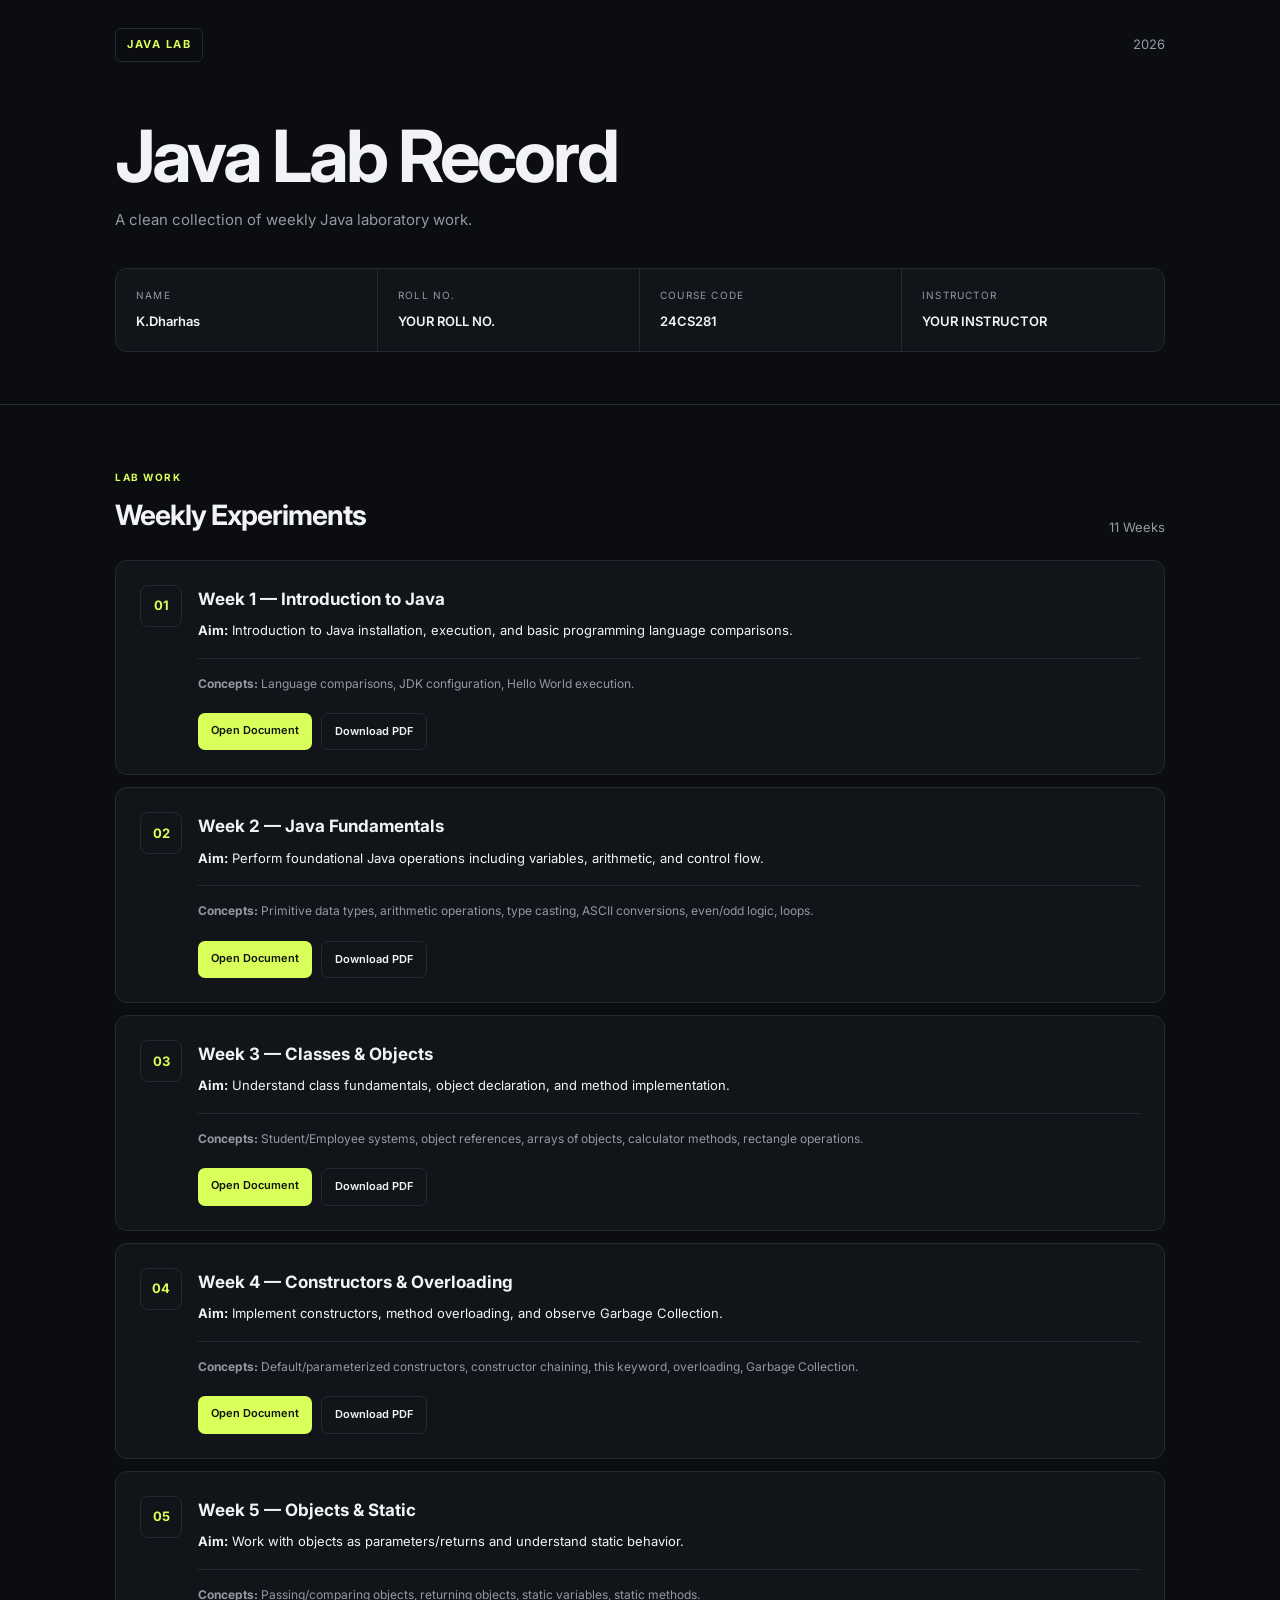
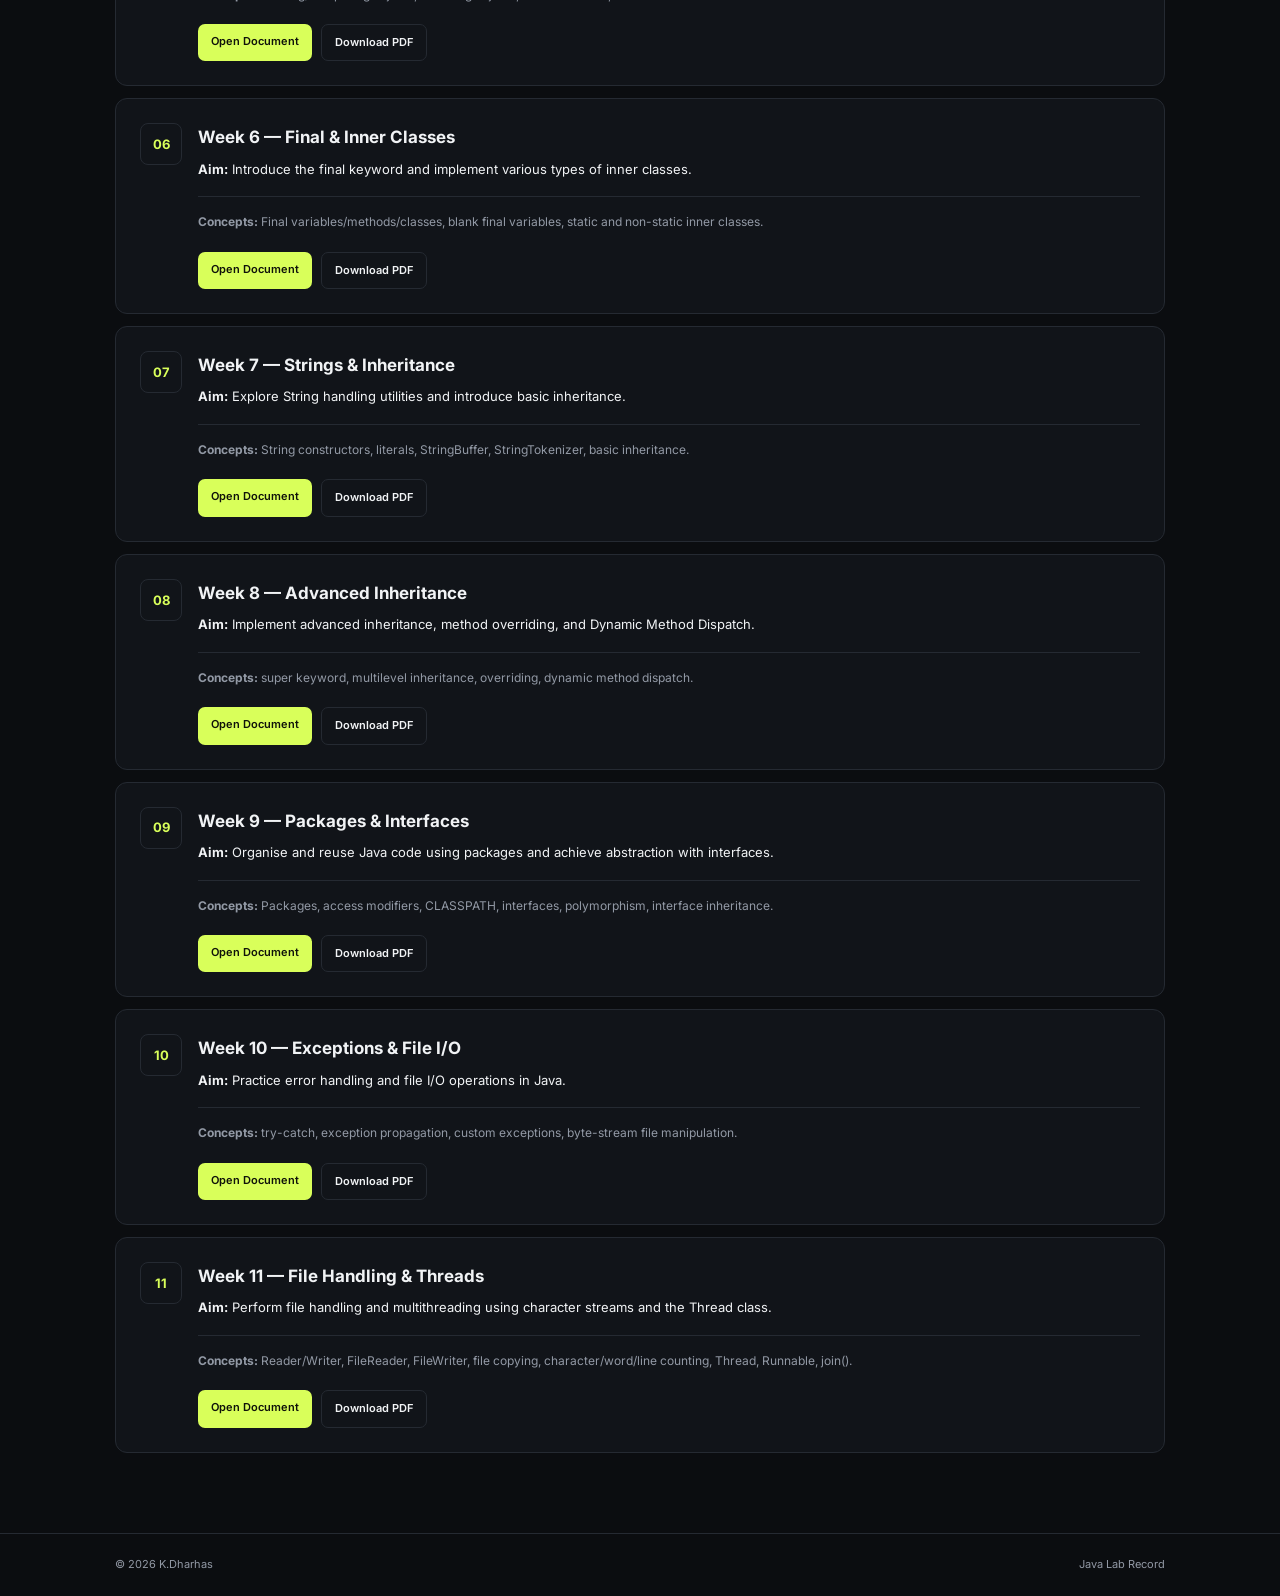
==== index.html @ 61b562ad "Add files via upload" ====
<!DOCTYPE html>
<html lang="en">
<head>
  <meta charset="UTF-8">
  <meta name="viewport" content="width=device-width, initial-scale=1.0">
  <meta name="description" content="Java Lab Record - K.Dharhas">
  <title>Java Lab Record | K.Dharhas</title>
  <link rel="stylesheet" href="style.css">
</head>
<body>
  <header class="hero">
    <div class="container">
      <div class="topbar">
        <span class="badge">JAVA LAB</span>
        <span class="year">2026</span>
      </div>
      <h1>Java Lab Record</h1>
      <p class="subtitle">A clean collection of weekly Java laboratory work.</p>

      <div class="student-card">
        <div>
          <span class="label">NAME</span>
          <strong>K.Dharhas</strong>
        </div>
        <div>
          <span class="label">ROLL NO.</span>
          <strong>YOUR ROLL NO.</strong>
        </div>
        <div>
          <span class="label">COURSE CODE</span>
          <strong>24CS281</strong>
        </div>
        <div>
          <span class="label">INSTRUCTOR</span>
          <strong>YOUR INSTRUCTOR</strong>
        </div>
      </div>
    </div>
  </header>

  <main class="container">
    <div class="section-heading">
      <div>
        <span class="eyebrow">LAB WORK</span>
        <h2>Weekly Experiments</h2>
      </div>
      <span class="count">11 Weeks</span>
    </div>

    <section id="weeks" class="weeks"></section>
  </main>

  <footer>
    <div class="container footer-inner">
      <span>© 2026 K.Dharhas</span>
      <span>Java Lab Record</span>
    </div>
  </footer>

  <script src="script.js"></script>
</body>
</html>
---- style.css ----
@import url('https://fonts.googleapis.com/css2?family=Inter:wght@400;500;600;700&display=swap');

:root {
  --bg: #0b0d10;
  --surface: #111419;
  --surface-2: #151920;
  --border: #252a32;
  --text: #f1f3f5;
  --muted: #9299a5;
  --accent: #d9ff5a;
  --accent-dark: #aeca35;
  --max: 1050px;
}

* { box-sizing: border-box; }

html { scroll-behavior: smooth; }

body {
  margin: 0;
  background: var(--bg);
  color: var(--text);
  font-family: Inter, system-ui, sans-serif;
  line-height: 1.6;
}

.container {
  width: min(92%, var(--max));
  margin: auto;
}

.hero {
  border-bottom: 1px solid var(--border);
  padding: 28px 0 52px;
}

.topbar {
  display: flex;
  justify-content: space-between;
  align-items: center;
  margin-bottom: 58px;
}

.badge {
  border: 1px solid var(--border);
  color: var(--accent);
  padding: 7px 11px;
  border-radius: 6px;
  font-size: 11px;
  font-weight: 700;
  letter-spacing: 1.5px;
}

.year {
  color: var(--muted);
  font-size: 13px;
}

h1 {
  margin: 0;
  font-size: clamp(42px, 7vw, 72px);
  line-height: 1;
  letter-spacing: -3px;
}

.subtitle {
  color: var(--muted);
  margin: 16px 0 36px;
  font-size: 15px;
}

.student-card {
  display: grid;
  grid-template-columns: repeat(4, 1fr);
  border: 1px solid var(--border);
  background: var(--surface);
  border-radius: 12px;
  overflow: hidden;
}

.student-card > div {
  padding: 18px 20px;
  border-right: 1px solid var(--border);
}

.student-card > div:last-child { border-right: 0; }

.label {
  display: block;
  color: var(--muted);
  font-size: 10px;
  letter-spacing: 1.2px;
  margin-bottom: 5px;
}

.student-card strong {
  font-size: 13px;
  font-weight: 600;
}

main { padding: 58px 0 80px; }

.section-heading {
  display: flex;
  align-items: end;
  justify-content: space-between;
  margin-bottom: 22px;
}

.eyebrow {
  color: var(--accent);
  font-size: 10px;
  letter-spacing: 1.5px;
  font-weight: 700;
}

h2 {
  margin: 4px 0 0;
  font-size: 28px;
  letter-spacing: -1px;
}

.count {
  color: var(--muted);
  font-size: 13px;
}

.weeks {
  display: grid;
  gap: 12px;
}

.week {
  border: 1px solid var(--border);
  background: var(--surface);
  border-radius: 12px;
  padding: 24px;
  transition: border-color .2s, transform .2s, background .2s;
}

.week:hover {
  border-color: #3b424d;
  background: var(--surface-2);
  transform: translateY(-2px);
}

.week-head {
  display: flex;
  gap: 16px;
  align-items: flex-start;
}

.week-number {
  min-width: 42px;
  height: 42px;
  display: grid;
  place-items: center;
  border: 1px solid var(--border);
  border-radius: 8px;
  color: var(--accent);
  font-size: 13px;
  font-weight: 700;
}

.week h3 {
  margin: 1px 0 7px;
  font-size: 17px;
}

.aim {
  color: var(--text);
  font-size: 13px;
  margin: 0;
}

.concepts {
  margin: 17px 0 0 58px;
  padding-top: 15px;
  border-top: 1px solid var(--border);
  color: var(--muted);
  font-size: 12px;
}

.actions {
  margin: 20px 0 0 58px;
  display: flex;
  gap: 9px;
}

.btn {
  text-decoration: none;
  border-radius: 7px;
  padding: 9px 13px;
  font-size: 11px;
  font-weight: 600;
  transition: .2s;
}

.btn-primary {
  background: var(--accent);
  color: #10130a;
}

.btn-primary:hover { background: #e5ff86; }

.btn-secondary {
  border: 1px solid var(--border);
  color: var(--text);
}

.btn-secondary:hover { border-color: #515966; }

footer {
  border-top: 1px solid var(--border);
  color: var(--muted);
  font-size: 11px;
}

.footer-inner {
  padding: 22px 0;
  display: flex;
  justify-content: space-between;
}

@media (max-width: 700px) {
  .hero { padding-bottom: 35px; }
  .topbar { margin-bottom: 40px; }
  h1 { letter-spacing: -2px; }
  .student-card { grid-template-columns: 1fr 1fr; }
  .student-card > div:nth-child(2) { border-right: 0; }
  .student-card > div:nth-child(-n+2) { border-bottom: 1px solid var(--border); }
  .section-heading { align-items: start; }
  .week { padding: 18px; }
  .concepts, .actions { margin-left: 0; }
  .week-head { gap: 12px; }
}

@media (max-width: 430px) {
  .student-card { grid-template-columns: 1fr; }
  .student-card > div { border-right: 0 !important; border-bottom: 1px solid var(--border); }
  .student-card > div:last-child { border-bottom: 0; }
  .actions { flex-direction: column; }
  .btn { text-align: center; }
}
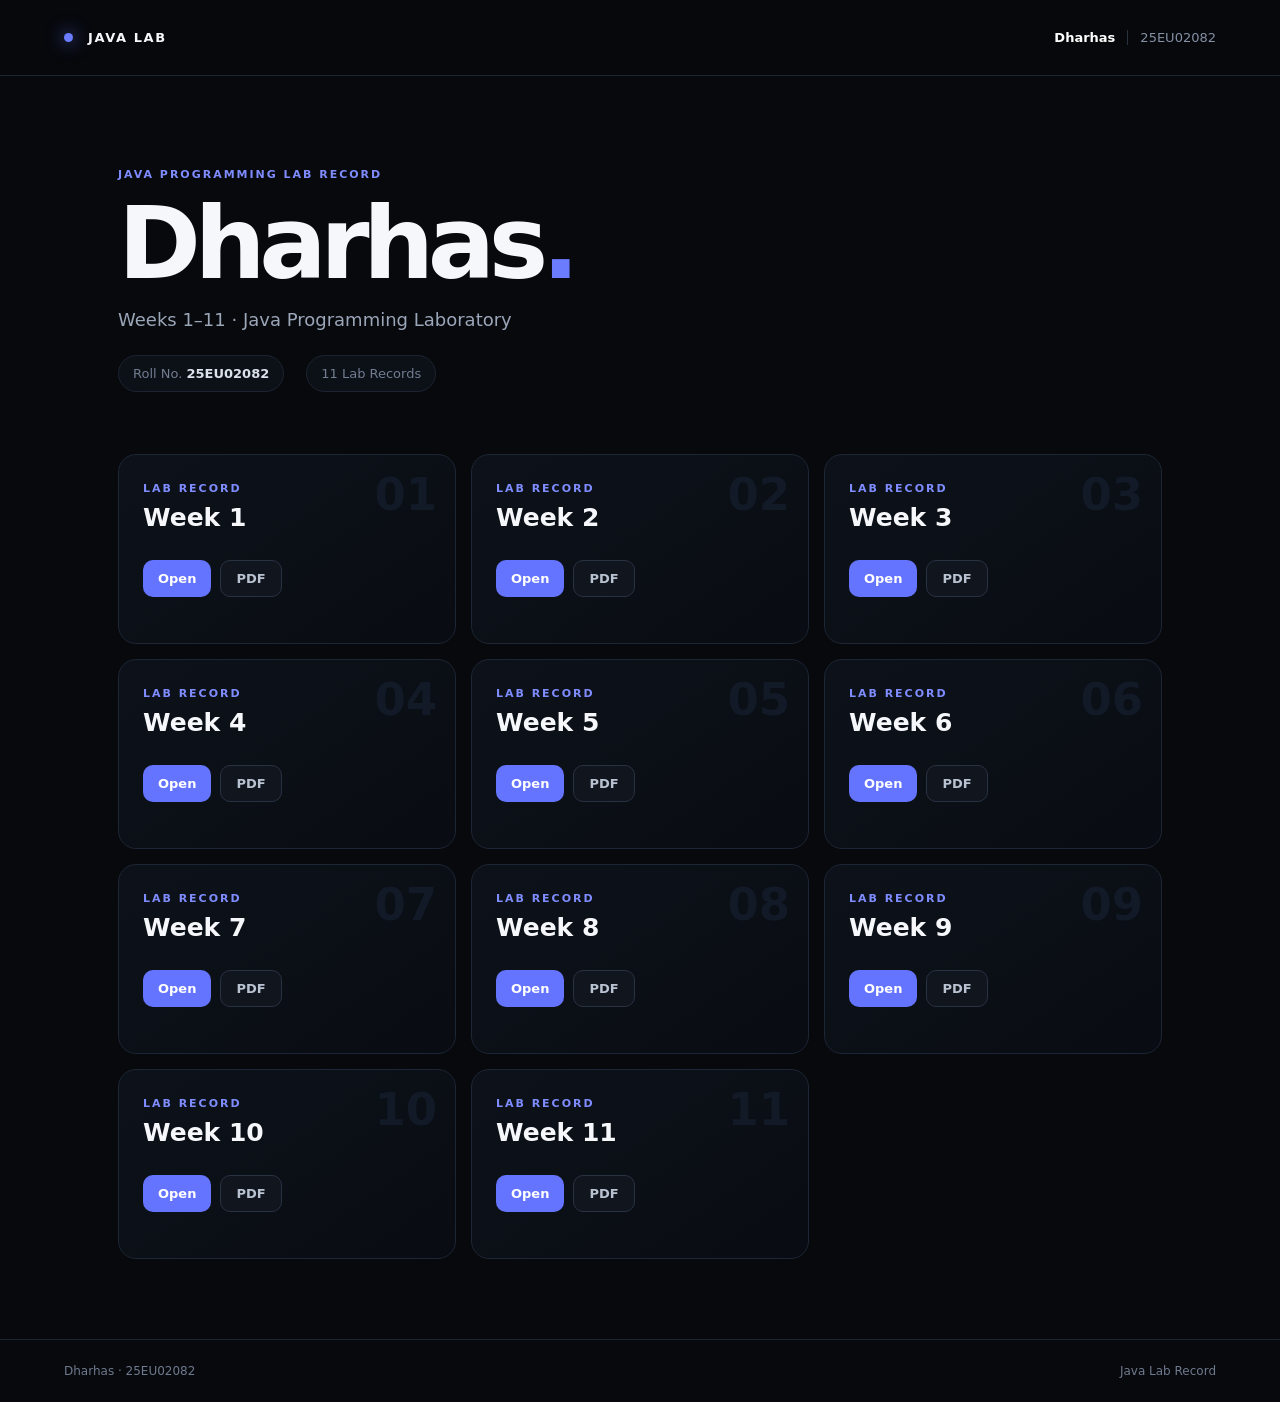
==== commit 1db83404: "Add files via upload" ====
--- a/index.html
+++ b/index.html
@@ -1,62 +1,59 @@
-<!DOCTYPE html>
+<!doctype html>
 <html lang="en">
 <head>
-  <meta charset="UTF-8">
-  <meta name="viewport" content="width=device-width, initial-scale=1.0">
-  <meta name="description" content="Java Lab Record - K.Dharhas">
-  <title>Java Lab Record | K.Dharhas</title>
-  <link rel="stylesheet" href="style.css">
+<meta charset="utf-8">
+<meta name="viewport" content="width=device-width,initial-scale=1">
+<title>Dharhas | Java Programming Lab</title>
+<meta name="description" content="Java Programming Lab Record — Dharhas, Roll No. 25EU02082">
+<link rel="stylesheet" href="style.css">
 </head>
 <body>
-  <header class="hero">
-    <div class="container">
-      <div class="topbar">
-        <span class="badge">JAVA LAB</span>
-        <span class="year">2026</span>
+<header class="topbar">
+  <a class="brand" href="index.html"><span class="brand-dot"></span> JAVA LAB</a>
+  <div class="student">
+    <strong>Dharhas</strong>
+    <span>25EU02082</span>
+  </div>
+</header>
+
+<main>
+  <section class="hero">
+    <div class="eyebrow">JAVA PROGRAMMING LAB RECORD</div>
+    <h1>Dharhas<span>.</span></h1>
+    <p>Weeks 1–11 · Java Programming Laboratory</p>
+    <div class="hero-meta">
+      <span>Roll No. <b>25EU02082</b></span>
+      <span>11 Lab Records</span>
+    </div>
+  </section>
+
+  <section class="grid" id="weeks"></section>
+</main>
+
+<footer>
+  <span>Dharhas · 25EU02082</span>
+  <span>Java Lab Record</span>
+</footer>
+
+<script>
+const weeks = [{"title": "Week 1", "file": "labs/week-1.pdf"}, {"title": "Week 2", "file": "labs/week-2.pdf"}, {"title": "Week 3", "file": "labs/week-3.pdf"}, {"title": "Week 4", "file": "labs/week-4.pdf"}, {"title": "Week 5", "file": "labs/week-5.pdf"}, {"title": "Week 6", "file": "labs/week-6.pdf"}, {"title": "Week 7", "file": "labs/week-7.pdf"}, {"title": "Week 8", "file": "labs/week-8.pdf"}, {"title": "Week 9", "file": "labs/week-9.pdf"}, {"title": "Week 10", "file": "labs/week-10.pdf"}, {"title": "Week 11", "file": "labs/week-11.pdf"}];
+const grid = document.getElementById("weeks");
+
+weeks.forEach((week, i) => {
+  const card = document.createElement("article");
+  card.className = "card";
+  card.innerHTML = `
+    <div class="num">${String(i+1).padStart(2,"0")}</div>
+    <div class="card-body">
+      <div class="label">LAB RECORD</div>
+      <h2>${week.title}</h2>
+      <div class="actions">
+        <a class="open" href="viewer.html?file=${encodeURIComponent(week.file)}&week=${encodeURIComponent(week.title)}">Open</a>
+        <a class="download" href="${week.file}" download>PDF</a>
       </div>
-      <h1>Java Lab Record</h1>
-      <p class="subtitle">A clean collection of weekly Java laboratory work.</p>
-
-      <div class="student-card">
-        <div>
-          <span class="label">NAME</span>
-          <strong>K.Dharhas</strong>
-        </div>
-        <div>
-          <span class="label">ROLL NO.</span>
-          <strong>YOUR ROLL NO.</strong>
-        </div>
-        <div>
-          <span class="label">COURSE CODE</span>
-          <strong>24CS281</strong>
-        </div>
-        <div>
-          <span class="label">INSTRUCTOR</span>
-          <strong>YOUR INSTRUCTOR</strong>
-        </div>
-      </div>
-    </div>
-  </header>
-
-  <main class="container">
-    <div class="section-heading">
-      <div>
-        <span class="eyebrow">LAB WORK</span>
-        <h2>Weekly Experiments</h2>
-      </div>
-      <span class="count">11 Weeks</span>
-    </div>
-
-    <section id="weeks" class="weeks"></section>
-  </main>
-
-  <footer>
-    <div class="container footer-inner">
-      <span>© 2026 K.Dharhas</span>
-      <span>Java Lab Record</span>
-    </div>
-  </footer>
-
-  <script src="script.js"></script>
+    </div>`;
+  grid.appendChild(card);
+});
+</script>
 </body>
 </html>
--- a/style.css
+++ b/style.css
@@ -1,244 +1 @@
-@import url('https://fonts.googleapis.com/css2?family=Inter:wght@400;500;600;700&display=swap');
-
-:root {
-  --bg: #0b0d10;
-  --surface: #111419;
-  --surface-2: #151920;
-  --border: #252a32;
-  --text: #f1f3f5;
-  --muted: #9299a5;
-  --accent: #d9ff5a;
-  --accent-dark: #aeca35;
-  --max: 1050px;
-}
-
-* { box-sizing: border-box; }
-
-html { scroll-behavior: smooth; }
-
-body {
-  margin: 0;
-  background: var(--bg);
-  color: var(--text);
-  font-family: Inter, system-ui, sans-serif;
-  line-height: 1.6;
-}
-
-.container {
-  width: min(92%, var(--max));
-  margin: auto;
-}
-
-.hero {
-  border-bottom: 1px solid var(--border);
-  padding: 28px 0 52px;
-}
-
-.topbar {
-  display: flex;
-  justify-content: space-between;
-  align-items: center;
-  margin-bottom: 58px;
-}
-
-.badge {
-  border: 1px solid var(--border);
-  color: var(--accent);
-  padding: 7px 11px;
-  border-radius: 6px;
-  font-size: 11px;
-  font-weight: 700;
-  letter-spacing: 1.5px;
-}
-
-.year {
-  color: var(--muted);
-  font-size: 13px;
-}
-
-h1 {
-  margin: 0;
-  font-size: clamp(42px, 7vw, 72px);
-  line-height: 1;
-  letter-spacing: -3px;
-}
-
-.subtitle {
-  color: var(--muted);
-  margin: 16px 0 36px;
-  font-size: 15px;
-}
-
-.student-card {
-  display: grid;
-  grid-template-columns: repeat(4, 1fr);
-  border: 1px solid var(--border);
-  background: var(--surface);
-  border-radius: 12px;
-  overflow: hidden;
-}
-
-.student-card > div {
-  padding: 18px 20px;
-  border-right: 1px solid var(--border);
-}
-
-.student-card > div:last-child { border-right: 0; }
-
-.label {
-  display: block;
-  color: var(--muted);
-  font-size: 10px;
-  letter-spacing: 1.2px;
-  margin-bottom: 5px;
-}
-
-.student-card strong {
-  font-size: 13px;
-  font-weight: 600;
-}
-
-main { padding: 58px 0 80px; }
-
-.section-heading {
-  display: flex;
-  align-items: end;
-  justify-content: space-between;
-  margin-bottom: 22px;
-}
-
-.eyebrow {
-  color: var(--accent);
-  font-size: 10px;
-  letter-spacing: 1.5px;
-  font-weight: 700;
-}
-
-h2 {
-  margin: 4px 0 0;
-  font-size: 28px;
-  letter-spacing: -1px;
-}
-
-.count {
-  color: var(--muted);
-  font-size: 13px;
-}
-
-.weeks {
-  display: grid;
-  gap: 12px;
-}
-
-.week {
-  border: 1px solid var(--border);
-  background: var(--surface);
-  border-radius: 12px;
-  padding: 24px;
-  transition: border-color .2s, transform .2s, background .2s;
-}
-
-.week:hover {
-  border-color: #3b424d;
-  background: var(--surface-2);
-  transform: translateY(-2px);
-}
-
-.week-head {
-  display: flex;
-  gap: 16px;
-  align-items: flex-start;
-}
-
-.week-number {
-  min-width: 42px;
-  height: 42px;
-  display: grid;
-  place-items: center;
-  border: 1px solid var(--border);
-  border-radius: 8px;
-  color: var(--accent);
-  font-size: 13px;
-  font-weight: 700;
-}
-
-.week h3 {
-  margin: 1px 0 7px;
-  font-size: 17px;
-}
-
-.aim {
-  color: var(--text);
-  font-size: 13px;
-  margin: 0;
-}
-
-.concepts {
-  margin: 17px 0 0 58px;
-  padding-top: 15px;
-  border-top: 1px solid var(--border);
-  color: var(--muted);
-  font-size: 12px;
-}
-
-.actions {
-  margin: 20px 0 0 58px;
-  display: flex;
-  gap: 9px;
-}
-
-.btn {
-  text-decoration: none;
-  border-radius: 7px;
-  padding: 9px 13px;
-  font-size: 11px;
-  font-weight: 600;
-  transition: .2s;
-}
-
-.btn-primary {
-  background: var(--accent);
-  color: #10130a;
-}
-
-.btn-primary:hover { background: #e5ff86; }
-
-.btn-secondary {
-  border: 1px solid var(--border);
-  color: var(--text);
-}
-
-.btn-secondary:hover { border-color: #515966; }
-
-footer {
-  border-top: 1px solid var(--border);
-  color: var(--muted);
-  font-size: 11px;
-}
-
-.footer-inner {
-  padding: 22px 0;
-  display: flex;
-  justify-content: space-between;
-}
-
-@media (max-width: 700px) {
-  .hero { padding-bottom: 35px; }
-  .topbar { margin-bottom: 40px; }
-  h1 { letter-spacing: -2px; }
-  .student-card { grid-template-columns: 1fr 1fr; }
-  .student-card > div:nth-child(2) { border-right: 0; }
-  .student-card > div:nth-child(-n+2) { border-bottom: 1px solid var(--border); }
-  .section-heading { align-items: start; }
-  .week { padding: 18px; }
-  .concepts, .actions { margin-left: 0; }
-  .week-head { gap: 12px; }
-}
-
-@media (max-width: 430px) {
-  .student-card { grid-template-columns: 1fr; }
-  .student-card > div { border-right: 0 !important; border-bottom: 1px solid var(--border); }
-  .student-card > div:last-child { border-bottom: 0; }
-  .actions { flex-direction: column; }
-  .btn { text-align: center; }
-}
+*{box-sizing:border-box}html{scroll-behavior:smooth}body{margin:0;background:#07090d;color:#f5f7fb;font-family:Inter,ui-sans-serif,system-ui,-apple-system,BlinkMacSystemFont,"Segoe UI",sans-serif}a{color:inherit;text-decoration:none}.topbar{height:76px;border-bottom:1px solid #1c2431;background:rgba(7,9,13,.88);backdrop-filter:blur(14px);display:flex;align-items:center;justify-content:space-between;padding:0 clamp(20px,5vw,72px);position:sticky;top:0;z-index:5}.brand{font-weight:800;letter-spacing:.12em;font-size:13px}.brand-dot{display:inline-block;width:9px;height:9px;border-radius:50%;background:#6b7cff;box-shadow:0 0 18px #6b7cff;margin-right:9px}.student{display:flex;gap:12px;align-items:center;font-size:13px}.student strong{color:#fff}.student span{color:#8490a4;border-left:1px solid #2a3240;padding-left:12px}.hero{max-width:1100px;margin:0 auto;padding:92px 28px 62px}.eyebrow,.label{font-size:11px;font-weight:800;letter-spacing:.18em;color:#7f8cff}.hero h1{font-size:clamp(54px,9vw,100px);line-height:.95;margin:15px 0 18px;letter-spacing:-.065em}.hero h1 span{color:#6b7cff}.hero p{font-size:18px;color:#9ba6b8;margin:0 0 25px}.hero-meta{display:flex;gap:22px;flex-wrap:wrap;color:#727d90;font-size:13px}.hero-meta span{padding:10px 14px;border:1px solid #1c2431;border-radius:999px;background:#0c1017}.hero-meta b{color:#dce2ed}.grid{max-width:1100px;margin:0 auto;padding:0 28px 80px;display:grid;grid-template-columns:repeat(3,1fr);gap:15px}.card{min-height:190px;border:1px solid #1d2634;background:linear-gradient(145deg,#0d121a,#090c12);border-radius:18px;position:relative;overflow:hidden;transition:.22s}.card:hover{transform:translateY(-3px);border-color:#4654b7;box-shadow:0 18px 45px rgba(0,0,0,.35)}.num{position:absolute;right:18px;top:13px;font-size:45px;font-weight:900;color:#121a28}.card-body{position:relative;padding:27px 24px}.card h2{font-size:25px;margin:8px 0 28px}.actions{display:flex;gap:9px}.open,.download{display:inline-flex;align-items:center;justify-content:center;border-radius:10px;padding:10px 15px;font-size:13px;font-weight:750}.open{background:#6574ff;color:white}.open:hover{background:#7885ff}.download{border:1px solid #293243;color:#b9c2d0;background:#10151e}.download:hover{border-color:#56647a;color:white}.big{padding:12px 18px}.viewer-head{max-width:1400px;margin:0 auto;padding:28px 28px 20px;display:flex;align-items:end;justify-content:space-between;gap:20px}.viewer-head h1{margin:5px 0 0;font-size:34px}.back{color:#8793a7;font-size:13px}.back:hover{color:white}.pdf-wrap{height:calc(100vh - 166px);padding:0 22px 22px}.pdf-wrap iframe{width:100%;height:100%;border:1px solid #202938;border-radius:14px;background:#fff}footer{border-top:1px solid #1c2431;padding:24px clamp(20px,5vw,72px);display:flex;justify-content:space-between;color:#6f7a8e;font-size:12px}@media(max-width:850px){.grid{grid-template-columns:repeat(2,1fr)}}@media(max-width:560px){.topbar{height:68px}.student span{display:none}.hero{padding:65px 20px 45px}.grid{grid-template-columns:1fr;padding:0 20px 55px}.viewer-head{align-items:flex-start;flex-direction:column;padding:22px 18px}.pdf-wrap{height:calc(100vh - 220px);padding:0 10px 10px}footer{gap:10px;flex-direction:column}}
